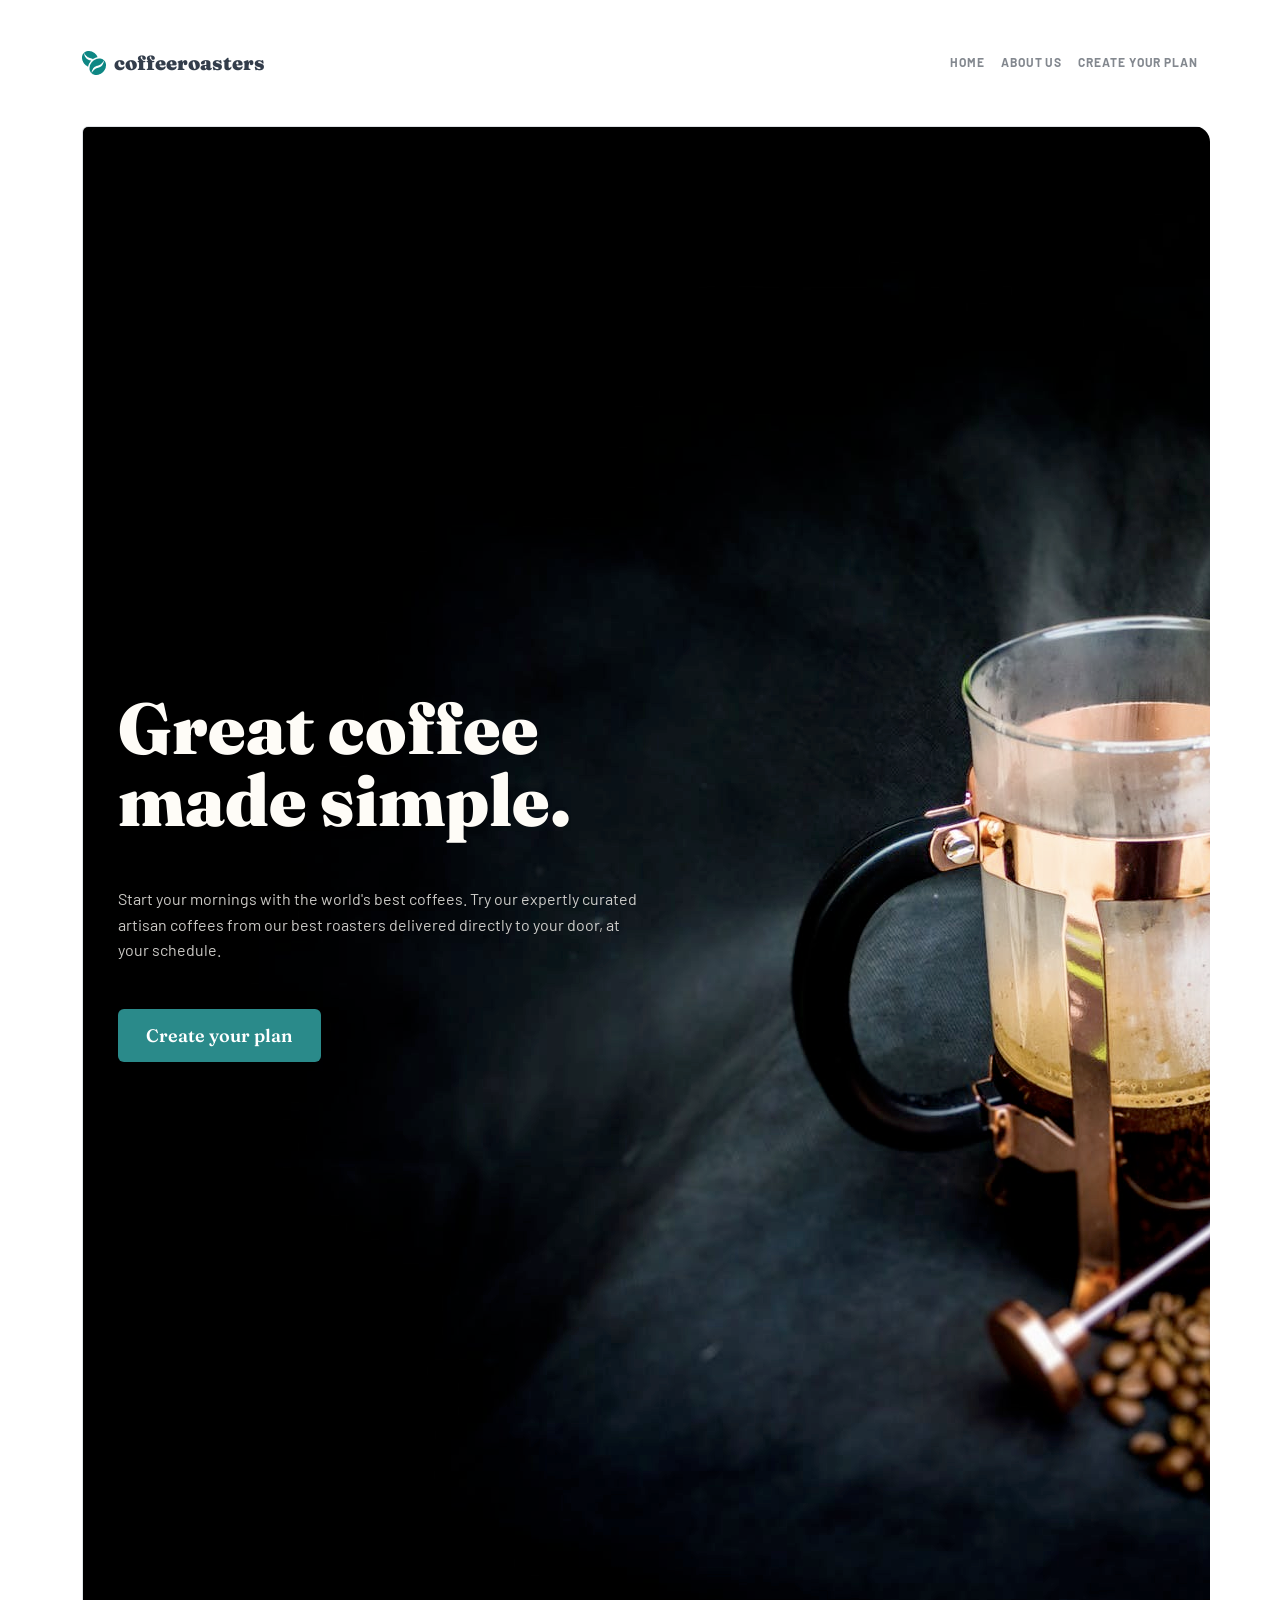
==== index.html @ fa8397ee "first version" ====
<!doctype html>
<html lang="en">
  <head>
    <meta charset="UTF-8" />
    <meta name="viewport" content="width=device-width, initial-scale=1.0" />
    <title>Document</title>
    <link rel="stylesheet" href="./style.css" />
    <script
      src="https://cdn.jsdelivr.net/npm/bootstrap@5.3.8/dist/js/bootstrap.bundle.min.js"
      integrity="sha384-FKyoEForCGlyvwx9Hj09JcYn3nv7wiPVlz7YYwJrWVcXK/BmnVDxM+D2scQbITxI"
      crossorigin="anonymous"
    ></script>
    <link
      href="https://cdn.jsdelivr.net/npm/bootstrap@5.3.8/dist/css/bootstrap.min.css"
      rel="stylesheet"
      integrity="sha384-sRIl4kxILFvY47J16cr9ZwB07vP4J8+LH7qKQnuqkuIAvNWLzeN8tE5YBujZqJLB"
      crossorigin="anonymous"
    />
  </head>
  <body>
    <header class="py-5 px-2" id="navbar">
      <div class="container d-flex align-items-center justify-content-between">
        <div class="d-flex align-items-center gap-2">
          <img
            src="./photos/Combined Shape.png"
            alt="logo icon"
            style="max-width: 24px"
          />
          <h1 class="m-0 fs-5">coffeeroasters</h1>
        </div>
        <nav class="d-none d-md-flex d-lg-flex align-items-center gap-3">
          <a
            class="link-offset-2 link-underline link-underline-opacity-0"
            href="./index.html"
          >
            HOME
          </a>

          <a
            class="link-offset-2 link-underline link-underline-opacity-0"
            href="./about.html"
          >
            ABOUT US
          </a>

          <a
            class="link-offset-2 link-underline link-underline-opacity-0"
            href="./plan.html"
          >
            Create your plan
          </a>
        </nav>
        <button
          class="border-0 bg-transparent d-md-none d-lg-none p-0"
          type="button"
          data-bs-toggle="offcanvas"
          data-bs-target="#coffeeMenu"
          aria-controls="coffeeMenu"
        >
          <img
            src="./photos/Combined Shape 2.png"
            alt="menu"
            style="max-width: 16px"
          />
        </button>

        <div
          class="offcanvas offcanvas-end"
          tabindex="-1"
          id="coffeeMenu"
          aria-labelledby="coffeeMenuLabel"
        >
          <div class="offcanvas-header pt-5 pb-3">
            <div class="d-flex align-items-center gap-2">
              <img
                src="./photos/Combined Shape.png"
                alt="logo icon"
                style="max-width: 24px"
              />
              <h1 class="m-0 fs-5">coffeeroasters</h1>
            </div>
            <button
              type="button"
              class="btn-close"
              data-bs-dismiss="offcanvas"
              aria-label="Close"
            ></button>
          </div>
          <div class="offcanvas-body">
            <nav class="navbar-nav">
              <a class="nav-link" href="./index.html"> HOME </a>

              <a class="nav-link" href="./about.html"> ABOUT US </a>

              <a class="nav-link" href="./plan.html"> CREATE YOUR PLAN </a>
            </nav>
          </div>
        </div>
      </div>
    </header>

 <section class="col-12" id="section1">
  <div class="container position-relative ">
   <img src="./photos/test.png" class="object-fit-cover border rounded img-cropped" alt="background" />
<div
  class="position-absolute top-50 start-0 translate-middle-y px-3 px-lg-5 text-center text-md-start d-flex flex-column align-items-center align-items-md-start"
  id="content1"
>
  <h1 class="text col-10 col-lg-6 mx-auto mx-md-0">Great coffee made simple.</h1>
  <p class="col-10 col-lg-6 mx-auto mx-md-0">
    Start your mornings with the world's best coffees. Try our expertly
    curated artisan coffees from our best roasters delivered directly to
    your door, at your schedule.
  </p>
  <a href="plan.html" class="btn text-white" id="cta-btn">Create your plan</a>
</div>
 </section>

    <!-- <section class="col-12 bg-warning py-5" id="section3">
      <div
        class="container d-flex flex-column align-items-center justify-content-center"
        style="height: 70vh">
      
        <h1 class="text-white mb-4" mb-4>Why choose us?</h1>
        <p class="text-white mb-5">
          A large part of our role is choosing which particular coffees will be
          featured in our range. This means working closely with the best coffee
          growers to give you a more impactful experience on every level.
        </p>
        <div class="col-12 row" style="height: 40vh">
          <div class="col-4">
            <div class="box" style="height: 300px">1</div>
          </div>
          <div class="col-4">
            <div class="box" style="height: 300px">1</div>
          </div>
          <div class="col-4">
            <div class="box" style="height: 300px">1</div>
          </div>
        </div>
      </div>
    </section> -->
  </body>
</html>
---- style.css ----
@import url('https://fonts.googleapis.com/css2?family=Fraunces:ital,opsz,wght@0,9..144,100..900;1,9..144,100..900&display=swap');
@import url('https://fonts.googleapis.com/css2?family=Barlow:ital,wght@0,100;0,200;0,300;0,400;0,500;0,600;0,700;0,800;0,900;1,100;1,200;1,300;1,400;1,500;1,600;1,700;1,800;1,900&display=swap');
* {
  margin: 0;
  padding: 0;
  box-sizing: border-box;
}

#navbar {
  h1{  
    color: #333D4B;
    font-family: Fraunces;
    font-weight: 900;
    font-size: 25px;
    line-height: 150%;
    letter-spacing: 0px;
    text-align: center;


  }
  a {
    font-family: Barlow;
    font-weight: 700;
    font-style: Bold;
    font-size: 12px;
    line-height: 130%;
    letter-spacing: 0.92px;
    text-transform: uppercase;
    color: #83888f;
  }
}

#section1 {
  .container {
    width: 100%;
    height: auto;
    border-radius: 16px;
    overflow: hidden;

    #content1 {

      .text {
        color: #fefcf7;
        
        opacity: 1;
        font-family: Fraunces;
        font-weight: 900;
        font-size: 72px;
        line-height: 100%;
        margin-bottom: 20px;
      }

      p {
        
        opacity: 0.8;
        font-family: Barlow;
        font-weight: 400;
        font-size: 16px;
        line-height: 160%;
        color: #fefcf7;
        padding-bottom: 30px;
        padding-top: 30px;
      }

      #cta-btn {
        font-family: Fraunces;
        font-weight: 900;
        font-style: Black;
        font-size: 18px;
        line-height: 140%;
        letter-spacing: 0px;
        text-align: center;

        background-color: #2a8a8a;
        border: none;
        padding: 14px 28px;
        border-radius: 6px;
        font-weight: 600;
      }
    }
  }
}
    
#section3 {
  .container {
    background-color: #333d4b;
    padding: 0 85px;
    padding-top: 96px;
  }
  p {
    max-width: 540px;
  }
  .box {
    background-color: #0e8784;
  }
}
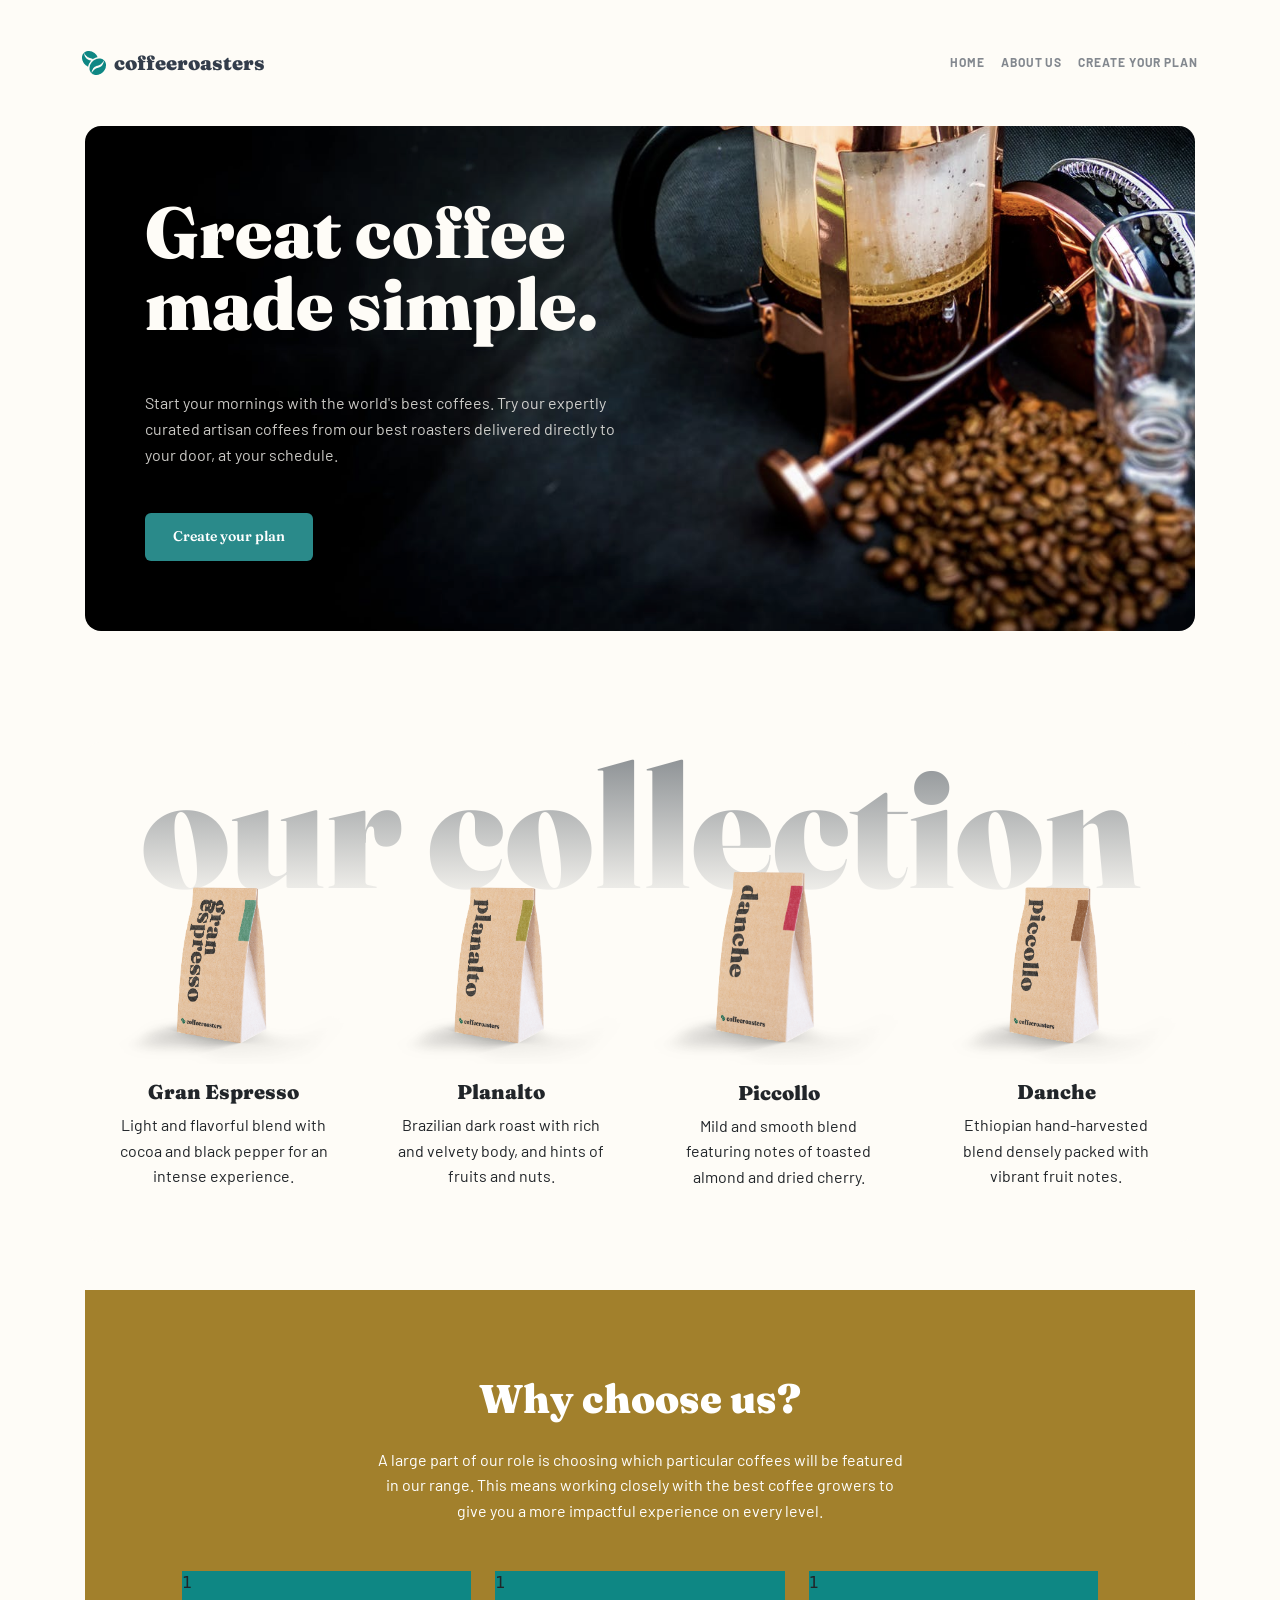
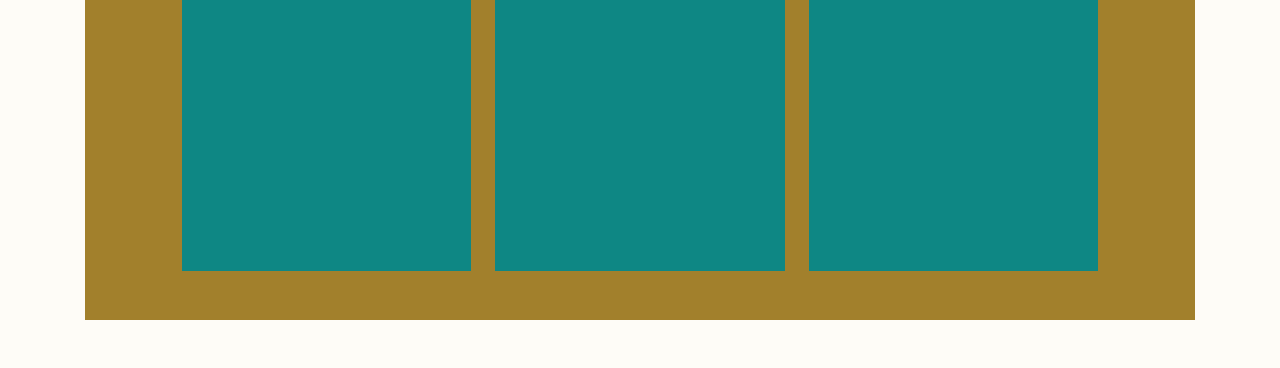
==== commit f14316cb: "updated-version" ====
--- a/index.html
+++ b/index.html
@@ -99,24 +99,113 @@
       </div>
     </header>
 
- <section class="col-12" id="section1">
-  <div class="container position-relative ">
-   <img src="./photos/test.png" class="object-fit-cover border rounded img-cropped" alt="background" />
-<div
-  class="position-absolute top-50 start-0 translate-middle-y px-3 px-lg-5 text-center text-md-start d-flex flex-column align-items-center align-items-md-start"
-  id="content1"
->
-  <h1 class="text col-10 col-lg-6 mx-auto mx-md-0">Great coffee made simple.</h1>
-  <p class="col-10 col-lg-6 mx-auto mx-md-0">
-    Start your mornings with the world's best coffees. Try our expertly
-    curated artisan coffees from our best roasters delivered directly to
-    your door, at your schedule.
-  </p>
-  <a href="plan.html" class="btn text-white" id="cta-btn">Create your plan</a>
-</div>
- </section>
-
-    <!-- <section class="col-12 bg-warning py-5" id="section3">
+
+<section class="col-12" id="section1">
+  <div class="container position-relative" id="background-container">
+    <img src="./photos/tset2.png"class="background" alt="Coffee brewing in a French press" />
+    <div
+      class=" px-3 px-lg-5 text-center text-md-start d-flex flex-column align-items-center align-items-md-start"
+      id="content1"
+    >
+      <h1 class="text col-10 col-lg-6 mx-auto mx-md-0">Great coffee made simple.</h1>
+      <p class="col-10 col-lg-6 mx-auto mx-md-0">
+        Start your mornings with the world's best coffees. Try our expertly
+        curated artisan coffees from our best roasters delivered directly to
+        your door, at your schedule.
+      </p>
+      <a href="plan.html" class="btn text-white" id="cta-btn">Create your plan</a>
+    </div>
+  </div>
+</section>
+
+
+  <section class="col-12" id="section2">
+  <div class="container position-relative" id="background-container">
+
+    <h1 class="position-absolute text-white text-center" id="background-text">
+      our collection
+    </h1>
+
+<div class="row row-cols-1 row-cols-lg-4 g-4">
+
+      <div class="col">
+        <div class="card h-100">
+          <img
+            src="./photos/Gran Espresso.png"
+            class="card-img-top"
+            alt="Gran Espresso"
+          />
+
+          <div class="card-body">
+            <h5 class="card-title text-center">Gran Espresso</h5>
+            <p class="card-text">
+              Light and flavorful blend with cocoa and black pepper for an
+              intense experience.
+            </p>
+          </div>
+        </div>
+      </div>
+
+      <div class="col">
+        <div class="card h-100">
+          <img
+            src="./photos/Planalto.png"
+            class="card-img-top"
+            alt="Planalto"
+          />
+
+          <div class="card-body">
+            <h5 class="card-title text-center">Planalto</h5>
+            <p class="card-text">
+              Brazilian dark roast with rich and velvety body, and hints of
+              fruits and nuts.
+            </p>
+          </div>
+        </div>
+      </div>
+
+      <div class="col">
+        <div class="card h-100">
+          <img
+            src="./photos/Piccollo.png"
+            class="card-img-top"
+            alt="Piccollo"
+          />
+
+          <div class="card-body">
+            <h5 class="card-title text-center">Piccollo</h5>
+            <p class="card-text">
+              Mild and smooth blend featuring notes of toasted almond and dried
+              cherry.
+            </p>
+          </div>
+        </div>
+      </div>
+
+      <div class="col">
+        <div class="card h-100">
+          <img
+            src="./photos/Danche.png"
+            class="card-img-top"
+            alt="Danche"
+          />
+
+          <div class="card-body">
+            <h5 class="card-title text-center">Danche</h5>
+            <p class="card-text">
+              Ethiopian hand-harvested blend densely packed with vibrant fruit
+              notes.
+            </p>
+          </div>
+        </div>
+      </div>
+
+    </div>
+  </div>
+</section>
+
+
+    <section class="col-12  py-5" id="section3">
       <div
         class="container d-flex flex-column align-items-center justify-content-center"
         style="height: 70vh">
@@ -139,6 +228,6 @@
           </div>
         </div>
       </div>
-    </section> -->
+    </section>
   </body>
 </html>
--- a/style.css
+++ b/style.css
@@ -1,23 +1,28 @@
-@import url('https://fonts.googleapis.com/css2?family=Fraunces:ital,opsz,wght@0,9..144,100..900;1,9..144,100..900&display=swap');
-@import url('https://fonts.googleapis.com/css2?family=Barlow:ital,wght@0,100;0,200;0,300;0,400;0,500;0,600;0,700;0,800;0,900;1,100;1,200;1,300;1,400;1,500;1,600;1,700;1,800;1,900&display=swap');
+@import url("https://fonts.googleapis.com/css2?family=Fraunces:ital,opsz,wght@0,9..144,100..900;1,9..144,100..900&display=swap");
+@import url("https://fonts.googleapis.com/css2?family=Barlow:ital,wght@0,100;0,200;0,300;0,400;0,500;0,600;0,700;0,800;0,900;1,100;1,200;1,300;1,400;1,500;1,600;1,700;1,800;1,900&display=swap");
+
 * {
   margin: 0;
   padding: 0;
   box-sizing: border-box;
 }
 
+html,
+body {
+  background-color: #fefcf7 !important;
+}
+
 #navbar {
-  h1{  
-    color: #333D4B;
+  h1 {
+    color: #333d4b;
     font-family: Fraunces;
     font-weight: 900;
     font-size: 25px;
     line-height: 150%;
     letter-spacing: 0px;
     text-align: center;
-
-
-  }
+  }
+
   a {
     font-family: Barlow;
     font-weight: 700;
@@ -32,30 +37,65 @@
 
 #section1 {
   .container {
+    max-width: 1110px;
     width: 100%;
     height: auto;
     border-radius: 16px;
     overflow: hidden;
 
+    &#background-container {
+      width: 100%;
+      min-height: 505px;
+      border-radius: 16px;
+      position: relative;
+      box-sizing: border-box;
+      display: flex;
+      align-items: center;
+    }
+
+    .background {
+      position: absolute;
+      inset: 0;
+      width: 100%;
+      height: 100%;
+      object-fit: cover;
+      object-position: right center;
+      z-index: 0;
+    }
+
+    @media (max-width: 767.98px) {
+      &#background-container::after {
+        content: "";
+        position: absolute;
+        inset: 0;
+        background: #00000099;
+        z-index: 1;
+        pointer-events: none;
+        border-radius: 16px;
+      }
+    }
+
     #content1 {
+      padding: 0 20px;
+      width: 100%;
+      position: relative;
+      z-index: 2;
 
       .text {
         color: #fefcf7;
-        
         opacity: 1;
         font-family: Fraunces;
         font-weight: 900;
-        font-size: 72px;
+        font-size: 32px;
         line-height: 100%;
         margin-bottom: 20px;
       }
 
       p {
-        
         opacity: 0.8;
         font-family: Barlow;
         font-weight: 400;
-        font-size: 16px;
+        font-size: 14px;
         line-height: 160%;
         color: #fefcf7;
         padding-bottom: 30px;
@@ -65,31 +105,187 @@
       #cta-btn {
         font-family: Fraunces;
         font-weight: 900;
-        font-style: Black;
-        font-size: 18px;
+        font-size: 14px;
         line-height: 140%;
         letter-spacing: 0px;
         text-align: center;
-
         background-color: #2a8a8a;
         border: none;
         padding: 14px 28px;
         border-radius: 6px;
         font-weight: 600;
       }
-    }
-  }
-}
-    
+
+      @media (min-width: 768px) and (max-width: 991.98px) {
+        width: 420px;
+
+        .text {
+          font-size: 48px;
+        }
+
+        p {
+          font-size: 16px;
+          padding-top: 24px;
+          padding-bottom: 24px;
+        }
+      }
+
+      @media (min-width: 992px) {
+        .text {
+          font-size: 72px;
+        }
+
+        p {
+          font-size: 16px;
+          padding-top: 30px;
+          padding-bottom: 30px;
+        }
+      }
+    }
+  }
+}
+
+#section2 {
+  padding-top: 111px;
+  .container {
+    max-width: 1110px;
+    width: 100%;
+    min-height: 500px;
+    border-radius: 16px;
+    position: relative;
+    background-color: #fefcf7;
+    overflow: hidden;
+    box-sizing: border-box;
+  }
+
+  #background-text {
+    top: 0;
+    left: 50%;
+    transform: translateX(-50%);
+    width: 100%;
+    margin: 0;
+
+    font-family: Fraunces;
+    font-weight: 900;
+    font-size: 32px;
+    line-height: 100%;
+    white-space: nowrap;
+
+    z-index: 0;
+
+    background: linear-gradient(to bottom, #83888c, #fefcf7);
+
+    -webkit-background-clip: text;
+    background-clip: text;
+    -webkit-text-fill-color: transparent;
+  }
+
+  .row {
+    position: relative;
+    z-index: 1;
+    padding-top: 80px;
+  }
+
+  .card {
+    border: none;
+    background: transparent;
+  }
+
+  .card-img-top {
+    border: none;
+    object-fit: contain;
+  }
+
+  .card-body {
+    background: #fefcf7;
+  }
+
+  .card-title {
+    font-family: Fraunces;
+    font-weight: 900;
+  }
+
+  .card-text {
+    font-family: Barlow;
+    font-weight: 400;
+    font-style: Regular;
+    font-size: 16px;
+    line-height: 160%;
+    letter-spacing: 0px;
+    text-align: center;
+  }
+
+  @media (min-width: 768px) and (max-width: 991.98px) {
+    #background-text {
+      font-size: 105px;
+    }
+
+    .row {
+      padding-top: 60px;
+    }
+
+    .card {
+      display: flex;
+      flex-direction: row;
+      align-items: center;
+    }
+
+    .card-img-top {
+      width: 40%;
+      height: auto;
+      object-fit: contain;
+    }
+
+    .card-body {
+      width: 60%;
+      padding: 15px;
+    }
+  }
+
+  @media (min-width: 992px) {
+    #background-text {
+      width: 1110px;
+      font-size: 170px;
+      font-weight: 900;
+      font-family: Fraunces;
+    }
+
+    .row {
+      padding-top: 130px;
+    }
+  }
+}
+
 #section3 {
+  padding-top: 111px;
+
+
   .container {
-    background-color: #333d4b;
+      max-width: 1110px;
+    background-color: #a2802c;
     padding: 0 85px;
     padding-top: 96px;
   }
+  h1 {
+    font-family: Fraunces;
+    font-weight: 900;
+    font-style: #fefcf7;
+    font-size: 40px;
+    line-height: 120%;
+    letter-spacing: 0px;
+    text-align: center;
+  }
   p {
     max-width: 540px;
-  }
+    font-family: Barlow;
+    font-weight: 400;
+    font-style: Regular;
+    font-size: 16px;
+    line-height: 160%;
+    letter-spacing: 0px;
+    text-align: center;
+  }
+
   .box {
     background-color: #0e8784;
   }
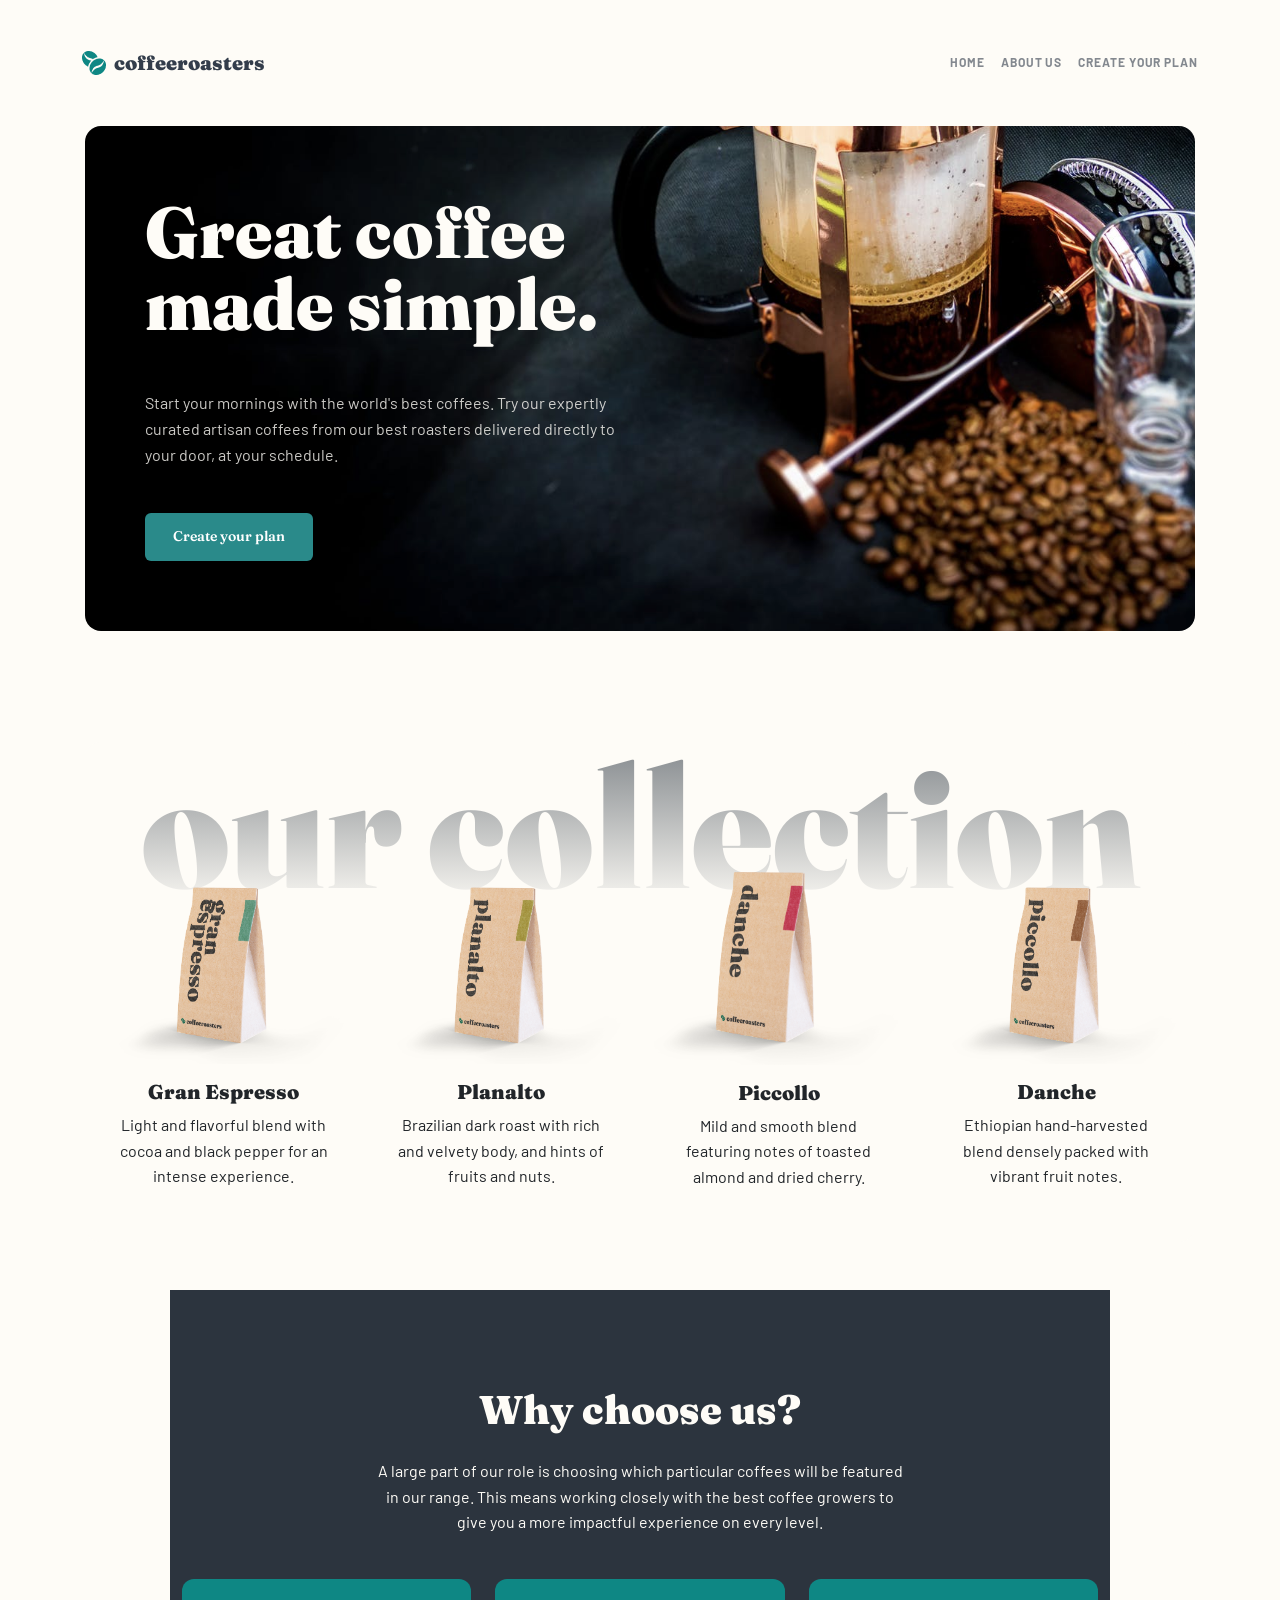
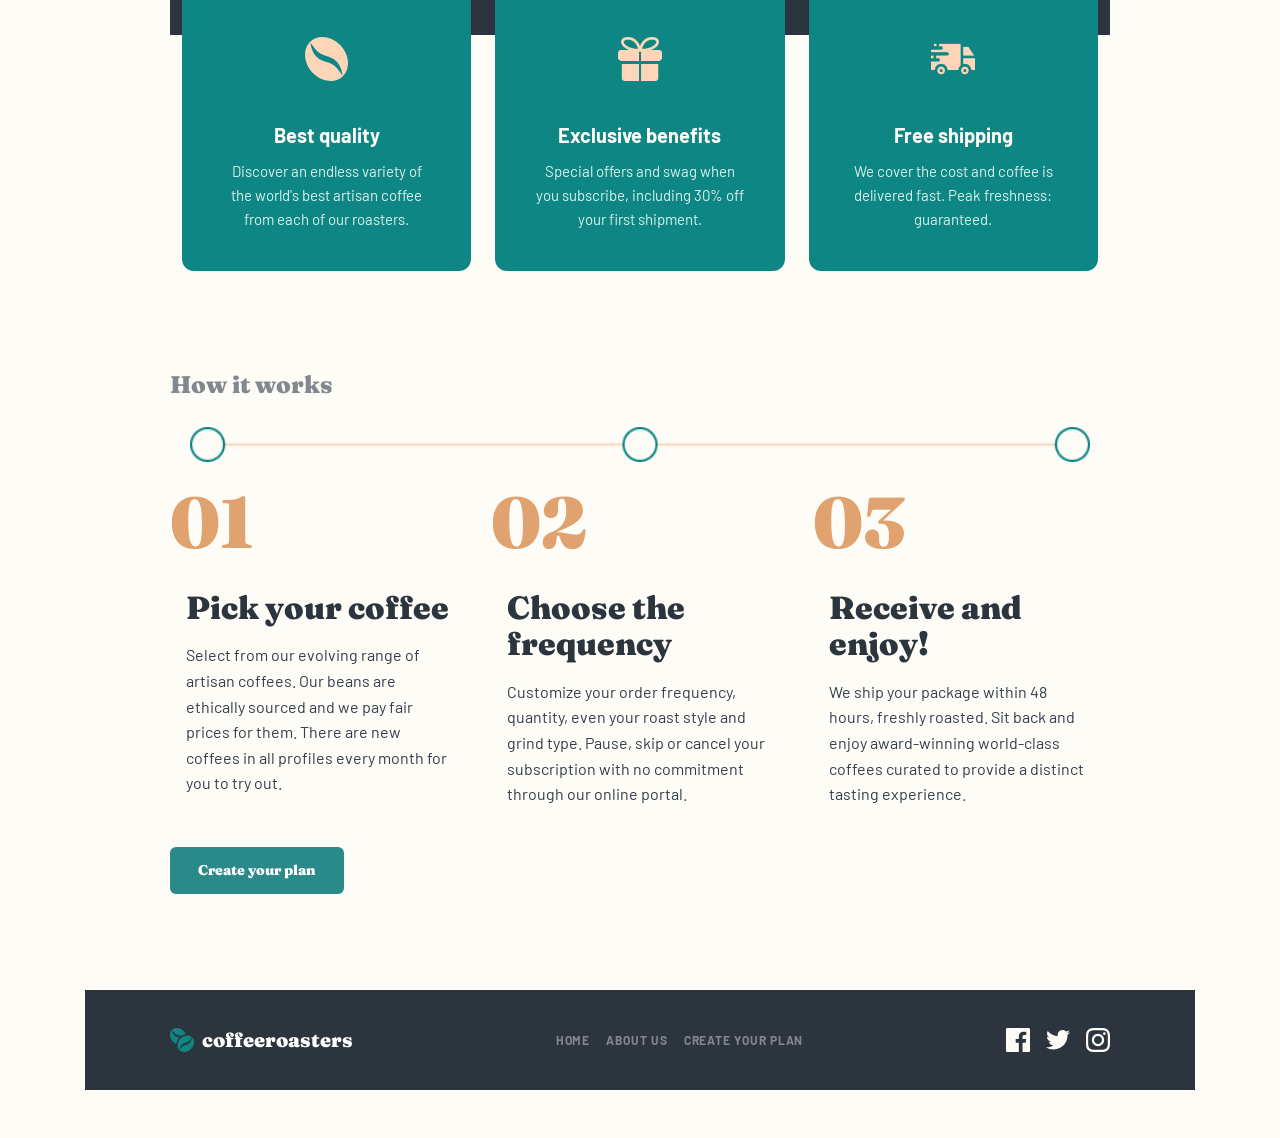
==== commit d68ee656: "updated-version" ====
--- a/index.html
+++ b/index.html
@@ -99,135 +99,293 @@
       </div>
     </header>
 
-
-<section class="col-12" id="section1">
-  <div class="container position-relative" id="background-container">
-    <img src="./photos/tset2.png"class="background" alt="Coffee brewing in a French press" />
-    <div
-      class=" px-3 px-lg-5 text-center text-md-start d-flex flex-column align-items-center align-items-md-start"
-      id="content1"
-    >
-      <h1 class="text col-10 col-lg-6 mx-auto mx-md-0">Great coffee made simple.</h1>
-      <p class="col-10 col-lg-6 mx-auto mx-md-0">
-        Start your mornings with the world's best coffees. Try our expertly
-        curated artisan coffees from our best roasters delivered directly to
-        your door, at your schedule.
-      </p>
-      <a href="plan.html" class="btn text-white" id="cta-btn">Create your plan</a>
+    <section class="col-12" id="section1">
+      <div class="container position-relative" id="background-container">
+        <img
+          src="./photos/tset2.png"
+          class="background"
+          alt="Coffee brewing in a French press"
+        />
+        <div
+          class="px-3 px-lg-5 text-center text-md-start d-flex flex-column align-items-center align-items-md-start"
+          id="content1"
+        >
+          <h1 class="text col-10 col-lg-6 mx-auto mx-md-0">
+            Great coffee made simple.
+          </h1>
+          <p class="col-10 col-lg-6 mx-auto mx-md-0">
+            Start your mornings with the world's best coffees. Try our expertly
+            curated artisan coffees from our best roasters delivered directly to
+            your door, at your schedule.
+          </p>
+          <a href="plan.html" class="btn text-white" id="cta-btn"
+            >Create your plan</a
+          >
+        </div>
+      </div>
+    </section>
+    <section class="col-12" id="section2">
+      <div class="container position-relative" id="background-container">
+        <h1
+          class="position-absolute text-white text-center"
+          id="background-text"
+        >
+          our collection
+        </h1>
+
+        <div class="row row-cols-1 row-cols-lg-4 g-4">
+          <div class="col">
+            <div class="card h-100">
+              <img
+                src="./photos/Gran Espresso.png"
+                class="card-img-top"
+                alt="Gran Espresso"
+              />
+
+              <div class="card-body">
+                <h5 class="card-title text-center">Gran Espresso</h5>
+                <p class="card-text">
+                  Light and flavorful blend with cocoa and black pepper for an
+                  intense experience.
+                </p>
+              </div>
+            </div>
+          </div>
+
+          <div class="col">
+            <div class="card h-100">
+              <img
+                src="./photos/Planalto.png"
+                class="card-img-top"
+                alt="Planalto"
+              />
+
+              <div class="card-body">
+                <h5 class="card-title text-center">Planalto</h5>
+                <p class="card-text">
+                  Brazilian dark roast with rich and velvety body, and hints of
+                  fruits and nuts.
+                </p>
+              </div>
+            </div>
+          </div>
+
+          <div class="col">
+            <div class="card h-100">
+              <img
+                src="./photos/Piccollo.png"
+                class="card-img-top"
+                alt="Piccollo"
+              />
+
+              <div class="card-body">
+                <h5 class="card-title text-center">Piccollo</h5>
+                <p class="card-text">
+                  Mild and smooth blend featuring notes of toasted almond and
+                  dried cherry.
+                </p>
+              </div>
+            </div>
+          </div>
+
+          <div class="col">
+            <div class="card h-100">
+              <img
+                src="./photos/Danche.png"
+                class="card-img-top"
+                alt="Danche"
+              />
+
+              <div class="card-body">
+                <h5 class="card-title text-center">Danche</h5>
+                <p class="card-text">
+                  Ethiopian hand-harvested blend densely packed with vibrant
+                  fruit notes.
+                </p>
+              </div>
+            </div>
+          </div>
+        </div>
+      </div>
+    </section>
+
+    <section class="py-5" id="section3">
+      <div class="container">
+        <div class="dark-box">
+          <h1 class="mb-4">Why choose us?</h1>
+          <p class="mb-0">
+            A large part of our role is choosing which particular coffees will
+            be featured in our range. This means working closely with the best
+            coffee growers to give you a more impactful experience on every
+            level.
+          </p>
+        </div>
+
+        <div class="row g-4 boxes-row w-100">
+          <div class="col-12 col-lg-4">
+            <div class="box">
+              <div class="icon-circle">
+                <img
+                  src="./photos/Shape.svg"
+                  alt="Best quality"
+                  class="icon-img"
+                />
+              </div>
+              <div class="box-text">
+                <h4>Best quality</h4>
+                <p>
+                  Discover an endless variety of the world's best artisan coffee
+                  from each of our roasters.
+                </p>
+              </div>
+            </div>
+          </div>
+
+          <div class="col-12 col-lg-4">
+            <div class="box">
+              <div class="icon-circle">
+                <img
+                  src="./photos/Gift Icon.png"
+                  alt="Exclusive benefits"
+                  class="icon-img"
+                />
+              </div>
+              <div class="box-text">
+                <h4>Exclusive benefits</h4>
+                <p>
+                  Special offers and swag when you subscribe, including 30% off
+                  your first shipment.
+                </p>
+              </div>
+            </div>
+          </div>
+
+          <div class="col-12 col-lg-4">
+            <div class="box">
+              <div class="icon-circle">
+                <img
+                  src="./photos/Truck Icon.png"
+                  alt="Free shipping"
+                  class="icon-img"
+                />
+              </div>
+              <div class="box-text">
+                <h4>Free shipping</h4>
+                <p>
+                  We cover the cost and coffee is delivered fast. Peak
+                  freshness: guaranteed.
+                </p>
+              </div>
+            </div>
+          </div>
+        </div>
+      </div>
+    </section>
+      <section class="py-5" id="section4">
+      <div class="container position-relative">
+        <h2 class="mb-4">How it works</h2>
+        <div class="steps-line mb-4 ">
+          <img src="./photos/How It Works Steps.png" />
+        </div>
+
+        <div class="row g-4">
+          <div class="col-12 col-md-4">
+            <div class="card">
+              <h1>01</h1>
+              <div class="card-body">
+                <h5 class="card-title">Pick your coffee</h5>
+                <p class="card-text">
+                  Select from our evolving range of artisan coffees. Our beans
+                  are ethically sourced and we pay fair prices for them. There
+                  are new coffees in all profiles every month for you to try
+                  out.
+                </p>
+              </div>
+            </div>
+          </div>
+
+          <div class="col-12 col-md-4">
+            <div class="card">
+              <h1>02</h1>
+              <div class="card-body">
+                <h5 class="card-title">Choose the frequency</h5>
+                <p class="card-text">
+                  Customize your order frequency, quantity, even your roast
+                  style and grind type. Pause, skip or cancel your subscription
+                  with no commitment through our online portal.
+                </p>
+              </div>
+            </div>
+          </div>
+
+          <div class="col-12 col-md-4">
+            <div class="card">
+              <h1>03</h1>
+              <div class="card-body">
+                <h5 class="card-title">Receive and enjoy!</h5>
+                <p class="card-text">
+                  We ship your package within 48 hours, freshly roasted. Sit
+                  back and enjoy award-winning world-class coffees curated to
+                  provide a distinct tasting experience.
+                </p>
+              </div>
+            </div>
+          </div>
+        </div>
+
+        <a href="plan.html" class="btn text-white mt-4" id="cta-btn"
+          >Create your plan</a
+        >
+      </div>
+    </section>
+<footer class="py-5 px-2" id="footer">
+    <div class="container d-flex flex-column flex-md-row align-items-center justify-content-between gap-4">
+      <div class="d-flex align-items-center gap-2">
+        <img
+          src="./photos/Combined Shape.png"
+          alt="logo icon"
+          style="max-width: 24px"
+        />
+        <h1 class="m-0 fs-5">coffeeroasters</h1>
+      </div>
+
+      <nav class="d-flex align-items-center gap-3">
+        <a
+          class="link-offset-2 link-underline link-underline-opacity-0"
+          href="./index.html"
+        >
+          HOME
+        </a>
+
+        <a
+          class="link-offset-2 link-underline link-underline-opacity-0"
+          href="./about.html"
+        >
+          ABOUT US
+        </a>
+
+        <a
+          class="link-offset-2 link-underline link-underline-opacity-0"
+          href="./plan.html"
+        >
+          Create your plan
+        </a>
+      </nav>
+
+      <div class="d-flex align-items-center gap-3">
+        <a href="https://facebook.com" target="_blank" rel="noopener noreferrer">
+          <img src="./photos/facebook.svg" alt="Facebook" />
+        </a>
+        <a href="https://twitter.com" target="_blank" rel="noopener noreferrer">
+          <img src="./photos/twitter.svg" alt="Twitter" />
+        </a>
+        <a href="https://instagram.com" target="_blank" rel="noopener noreferrer">
+          <img src="./photos/instgram.svg" alt="Instagram" />
+        </a>
+      </div>
     </div>
-  </div>
-</section>
-
-
-  <section class="col-12" id="section2">
-  <div class="container position-relative" id="background-container">
-
-    <h1 class="position-absolute text-white text-center" id="background-text">
-      our collection
-    </h1>
-
-<div class="row row-cols-1 row-cols-lg-4 g-4">
-
-      <div class="col">
-        <div class="card h-100">
-          <img
-            src="./photos/Gran Espresso.png"
-            class="card-img-top"
-            alt="Gran Espresso"
-          />
-
-          <div class="card-body">
-            <h5 class="card-title text-center">Gran Espresso</h5>
-            <p class="card-text">
-              Light and flavorful blend with cocoa and black pepper for an
-              intense experience.
-            </p>
-          </div>
-        </div>
-      </div>
-
-      <div class="col">
-        <div class="card h-100">
-          <img
-            src="./photos/Planalto.png"
-            class="card-img-top"
-            alt="Planalto"
-          />
-
-          <div class="card-body">
-            <h5 class="card-title text-center">Planalto</h5>
-            <p class="card-text">
-              Brazilian dark roast with rich and velvety body, and hints of
-              fruits and nuts.
-            </p>
-          </div>
-        </div>
-      </div>
-
-      <div class="col">
-        <div class="card h-100">
-          <img
-            src="./photos/Piccollo.png"
-            class="card-img-top"
-            alt="Piccollo"
-          />
-
-          <div class="card-body">
-            <h5 class="card-title text-center">Piccollo</h5>
-            <p class="card-text">
-              Mild and smooth blend featuring notes of toasted almond and dried
-              cherry.
-            </p>
-          </div>
-        </div>
-      </div>
-
-      <div class="col">
-        <div class="card h-100">
-          <img
-            src="./photos/Danche.png"
-            class="card-img-top"
-            alt="Danche"
-          />
-
-          <div class="card-body">
-            <h5 class="card-title text-center">Danche</h5>
-            <p class="card-text">
-              Ethiopian hand-harvested blend densely packed with vibrant fruit
-              notes.
-            </p>
-          </div>
-        </div>
-      </div>
-
-    </div>
-  </div>
-</section>
-
-
-    <section class="col-12  py-5" id="section3">
-      <div
-        class="container d-flex flex-column align-items-center justify-content-center"
-        style="height: 70vh">
-      
-        <h1 class="text-white mb-4" mb-4>Why choose us?</h1>
-        <p class="text-white mb-5">
-          A large part of our role is choosing which particular coffees will be
-          featured in our range. This means working closely with the best coffee
-          growers to give you a more impactful experience on every level.
-        </p>
-        <div class="col-12 row" style="height: 40vh">
-          <div class="col-4">
-            <div class="box" style="height: 300px">1</div>
-          </div>
-          <div class="col-4">
-            <div class="box" style="height: 300px">1</div>
-          </div>
-          <div class="col-4">
-            <div class="box" style="height: 300px">1</div>
-          </div>
-        </div>
-      </div>
-    </section>
+  </footer>
+
+</footer>
   </body>
 </html>
--- a/style.css
+++ b/style.css
@@ -258,35 +258,286 @@
 
 #section3 {
   padding-top: 111px;
-
+  padding-bottom: 111px;
 
   .container {
-      max-width: 1110px;
-    background-color: #a2802c;
+    max-width: 1110px;
     padding: 0 85px;
-    padding-top: 96px;
-  }
+    box-sizing: border-box;
+  }
+
+  .dark-box {
+    background-color: #2c343e;
+    padding: 96px 0 100px 0;
+    text-align: center;
+  }
+
   h1 {
     font-family: Fraunces;
     font-weight: 900;
-    font-style: #fefcf7;
+    color: #fefcf7;
     font-size: 40px;
     line-height: 120%;
     letter-spacing: 0px;
     text-align: center;
   }
+
   p {
     max-width: 540px;
+    margin: 0 auto;
     font-family: Barlow;
     font-weight: 400;
-    font-style: Regular;
     font-size: 16px;
     line-height: 160%;
     letter-spacing: 0px;
     text-align: center;
+    color: #fefcf7;
+  }
+
+  .boxes-row {
+    margin-left: 0;
+    margin-right: 0;
+    margin-top: -80px;
+    position: relative;
+    z-index: 2;
   }
 
   .box {
     background-color: #0e8784;
-  }
-}
+    border-radius: 12px;
+    padding: 40px;
+    height: 100%;
+    box-sizing: border-box;
+
+    h4 {
+      font-family: Barlow;
+      font-weight: 700;
+      font-size: 20px;
+      color: #fefcf7;
+      text-align: center;
+      margin: 0 0 12px 0;
+    }
+
+    p {
+      color: #d9f2ee;
+      font-size: 15px;
+      max-width: none;
+      margin: 0;
+      text-align: center;
+    }
+  }
+
+  .icon-circle {
+    width: 80px;
+    height: 80px;
+    border-radius: 50%;
+    display: flex;
+    align-items: center;
+    justify-content: center;
+    margin: 0 auto 24px auto;
+
+    .icon-img {
+      width: 55%;
+      height: 55%;
+      object-fit: contain;
+    }
+  }
+
+  @media (max-width: 991.98px) {
+
+    .container {
+      padding: 0 24px;
+    }
+
+    .dark-box {
+      padding: 60px 0 60px 0;
+    }
+
+    .boxes-row {
+      margin-top: -30px;
+    }
+
+    .box {
+      display: flex;
+      align-items: flex-start;
+      gap: 16px;
+      padding: 20px;
+      text-align: left;
+
+      h4,
+      p {
+        font-size: 14px;
+        text-align: left;
+      }
+
+      h4 {
+        font-size: 17px;
+        margin-bottom: 6px;
+      }
+    }
+
+    .icon-circle {
+      margin: 0;
+      width: 56px;
+      height: 56px;
+      flex-shrink: 0;
+    }
+
+    .box-text {
+      flex: 1;
+      min-width: 0;
+    }
+  }
+}
+#section4 {
+.container {
+    max-width: 1110px;
+    padding: 0 85px;
+    box-sizing: border-box;
+  }
+  h2{
+ font-family: Fraunces;
+font-weight: 900;
+font-style: Black;
+font-size: 24px;
+line-height: 150%;
+letter-spacing: 0px;
+color: #83888F;
+  }
+  .steps-line {
+    max-width: 900px;
+    margin: 0 auto;
+
+    img {
+      width: 100%;
+      height: auto;
+      display: block;
+    }
+  }
+
+  .card {
+    border: none;
+    background: transparent;
+
+    h1 {
+      font-family: Fraunces;
+      font-weight: 900;
+      color: #e0a370;
+      font-size: 72px;
+      line-height: 100%;
+      letter-spacing: 0px;
+      margin-bottom: 16px;
+    }
+
+    h5 {
+      font-family: Fraunces;
+      font-weight: 900;
+      color: #2c343e;
+      font-size: 32px;
+      line-height: 114%;
+      letter-spacing: 0px;
+      margin-bottom: 16px;
+    }
+
+    p {
+      font-family: Barlow;
+      font-weight: 400;
+      color:#333D4B;
+      font-size: 16px;
+      line-height: 160%;
+      letter-spacing: 0px;
+      margin: 0;
+    }
+  }
+
+  #cta-btn {
+    font-family: Fraunces;
+    font-weight: 900;
+    font-size: 14px;
+    line-height: 140%;
+    letter-spacing: 0px;
+    text-align: center;
+    background-color: #2a8a8a;
+    border: none;
+    padding: 14px 28px;
+    border-radius: 6px;
+    display: inline-block;
+  }
+
+  @media (max-width: 767.98px) {
+
+.steps-line{
+  display:none;
+}
+h2{
+  font-size: 20px;
+}
+    .card {
+      align-items: center;
+   
+      h1 {
+        font-size: 48px;
+
+      }
+
+      h5 {
+        font-size: 22px;
+        text-align: center;
+      }
+
+      p {
+        font-size: 14px;
+        text-align: center;
+        align-items: center;
+
+
+      }
+    }
+  }
+}
+#footer{
+    h1 {
+    color: #FFFFFF;
+    font-family: Fraunces;
+    font-weight: 900;
+    font-size: 25px;
+    line-height: 150%;
+    letter-spacing: 0px;
+    text-align: center;
+  }
+
+  a {
+    font-family: Barlow;
+    font-weight: 700;
+    font-style: Bold;
+    font-size: 12px;
+    line-height: 130%;
+    letter-spacing: 0.92px;
+    text-transform: uppercase;
+    color: #83888f;
+  }
+    .container{
+     background-color: #2c343e !important;
+    max-width: 1110px;
+    width: 100%;
+    padding: 0 85px;
+    box-sizing: border-box;
+    height: 100px;
+  }
+   @media (max-width: 767px) {
+    .container {
+      height: auto;         
+      padding: 30px 20px;   
+      text-align: center;
+    }
+
+    h1 {
+      font-size: 20px;       
+    }
+
+    nav {
+      flex-wrap: wrap;      
+      justify-content: center;
+    }
+  }
+}
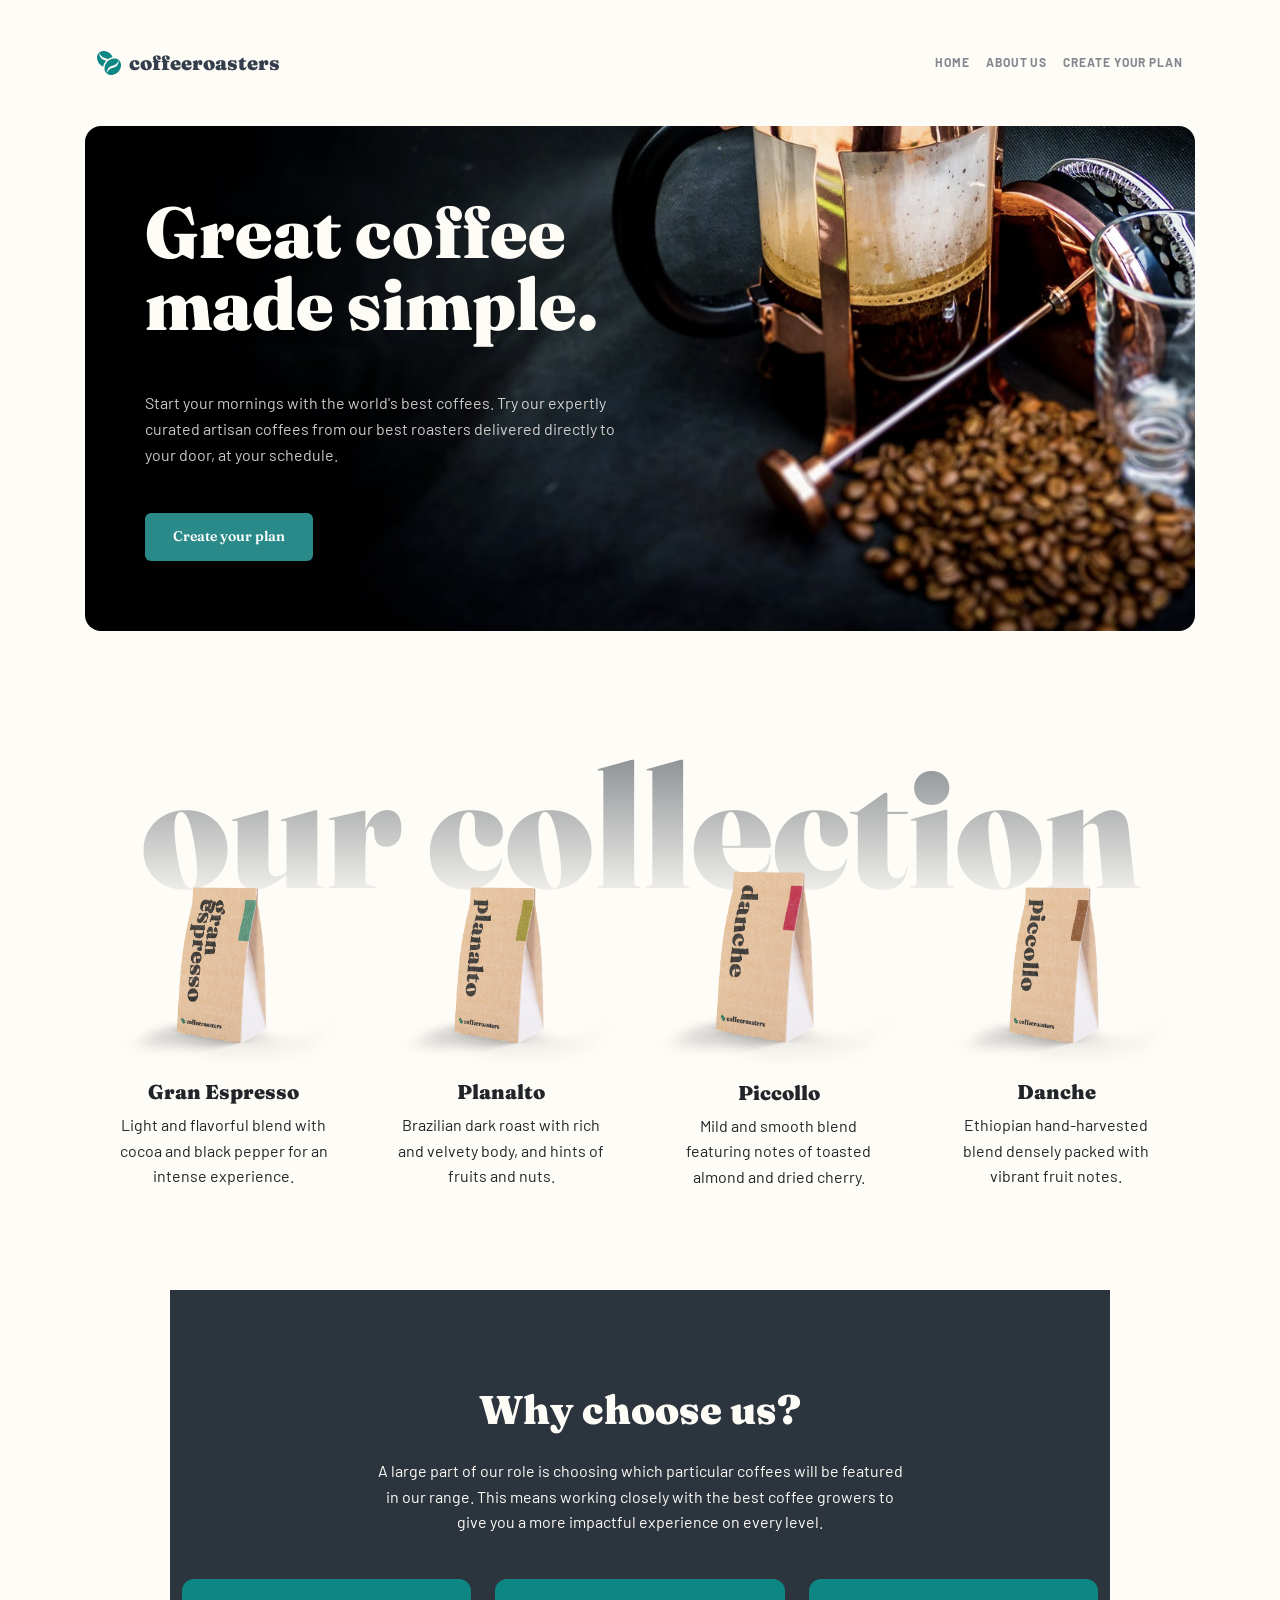
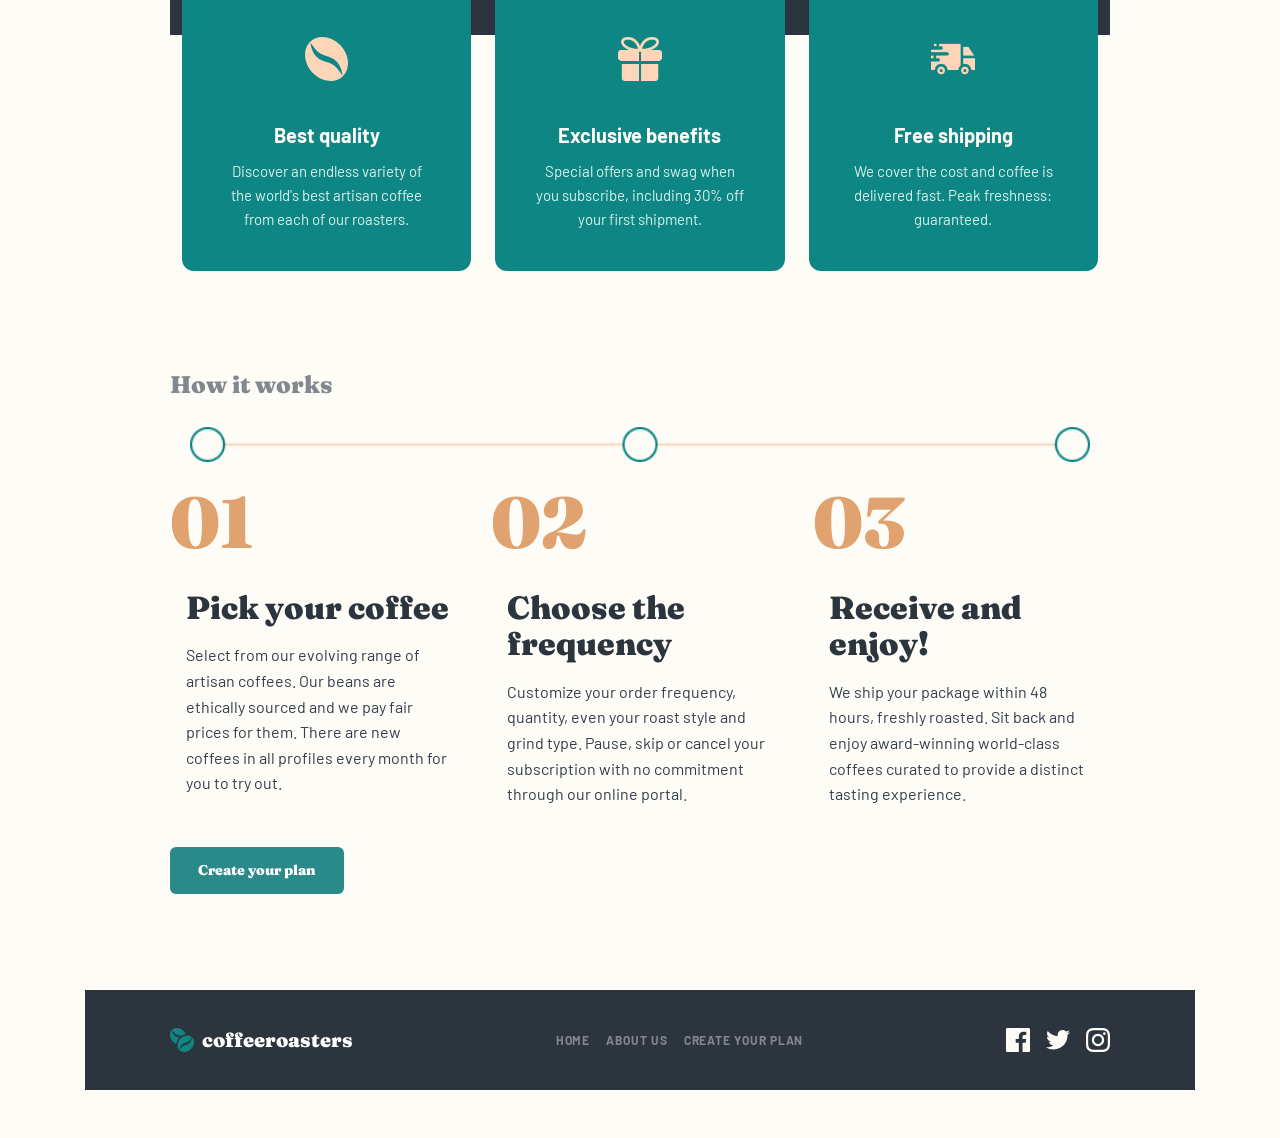
==== commit 5d95ee06: "new-version" ====
--- a/index.html
+++ b/index.html
@@ -385,7 +385,5 @@
       </div>
     </div>
   </footer>
-
-</footer>
   </body>
 </html>
--- a/style.css
+++ b/style.css
@@ -13,6 +13,9 @@
 }
 
 #navbar {
+  .container {
+    max-width: 1110px;
+  }
   h1 {
     color: #333d4b;
     font-family: Fraunces;
@@ -344,7 +347,6 @@
   }
 
   @media (max-width: 991.98px) {
-
     .container {
       padding: 0 24px;
     }
@@ -390,19 +392,19 @@
   }
 }
 #section4 {
-.container {
+  .container {
     max-width: 1110px;
     padding: 0 85px;
     box-sizing: border-box;
   }
-  h2{
- font-family: Fraunces;
-font-weight: 900;
-font-style: Black;
-font-size: 24px;
-line-height: 150%;
-letter-spacing: 0px;
-color: #83888F;
+  h2 {
+    font-family: Fraunces;
+    font-weight: 900;
+    font-style: Black;
+    font-size: 24px;
+    line-height: 150%;
+    letter-spacing: 0px;
+    color: #83888f;
   }
   .steps-line {
     max-width: 900px;
@@ -442,7 +444,7 @@
     p {
       font-family: Barlow;
       font-weight: 400;
-      color:#333D4B;
+      color: #333d4b;
       font-size: 16px;
       line-height: 160%;
       letter-spacing: 0px;
@@ -465,19 +467,17 @@
   }
 
   @media (max-width: 767.98px) {
-
-.steps-line{
-  display:none;
-}
-h2{
-  font-size: 20px;
-}
+    .steps-line {
+      display: none;
+    }
+    h2 {
+      font-size: 20px;
+    }
     .card {
       align-items: center;
-   
+
       h1 {
         font-size: 48px;
-
       }
 
       h5 {
@@ -489,15 +489,462 @@
         font-size: 14px;
         text-align: center;
         align-items: center;
-
-
-      }
-    }
-  }
-}
-#footer{
+      }
+    }
+  }
+}
+#section5 {
+  .container {
+    max-width: 1110px;
+    width: 100%;
+    height: auto;
+    border-radius: 16px;
+    overflow: hidden;
+
+    &#background-container {
+      width: 100%;
+      min-height: 505px;
+      border-radius: 16px;
+      position: relative;
+      box-sizing: border-box;
+      display: flex;
+      align-items: center;
+    }
+
+    .background {
+      position: absolute;
+      inset: 0;
+      width: 100%;
+      height: 100%;
+      object-fit: cover;
+      z-index: 0;
+    }
+
+    @media (max-width: 767.98px) {
+      &#background-container::after {
+        content: "";
+        position: absolute;
+        inset: 0;
+        z-index: 1;
+        pointer-events: none;
+        border-radius: 16px;
+      }
+      .background {
+        object-position: center center;
+      }
+    }
+
+    #content1 {
+      padding: 0 20px;
+      width: 100%;
+      position: relative;
+      z-index: 2;
+
+      .text {
+        color: #fefcf7;
+        opacity: 1;
+        font-family: Fraunces;
+        font-weight: 900;
+        font-size: 32px;
+        line-height: 100%;
+        margin-bottom: 20px;
+      }
+
+      p {
+        opacity: 0.8;
+        font-family: Barlow;
+        font-weight: 400;
+        font-size: 14px;
+        line-height: 160%;
+        color: #fefcf7;
+        padding-bottom: 30px;
+        padding-top: 30px;
+      }
+      @media (min-width: 768px) and (max-width: 991.98px) {
+        width: 420px;
+
+        .text {
+          font-size: 48px;
+        }
+
+        p {
+          font-size: 16px;
+          padding-top: 24px;
+          padding-bottom: 24px;
+        }
+      }
+
+      @media (min-width: 992px) {
+        .text {
+          font-size: 40px;
+        }
+
+        p {
+          font-size: 16px;
+          padding-top: 10px;
+          padding-bottom: 30px;
+        }
+      }
+    }
+  }
+}
+#section6 {
+  padding: 60px 0;
+  .container {
+    display: flex;
+    align-items: flex-start;
+    justify-content: center;
+    gap: 60px;
+    padding: 0;
+    width: 100%;
+    max-width: 1110px;
+    box-sizing: border-box;
+
+    .image-wrap {
+      flex: 0 0 445px;
+      height: 520px;
+      border-radius: 16px;
+      overflow: hidden;
+
+      img {
+        width: 100%;
+        height: 100%;
+        object-fit: cover;
+        display: block;
+        border-radius: 16px;
+      }
+    }
+
+    .text {
+      flex: 0 0 520px;
+      padding-top: 42px;
+
+      h1 {
+        font-family: Fraunces;
+        font-weight: 900;
+        font-size: 40px;
+        line-height: 120%;
+        margin-bottom: 20px;
+        color: #333d4b;
+      }
+
+      p {
+        font-family: Barlow;
+        font-weight: 400;
+        font-size: 16px;
+        line-height: 160%;
+        color: #333d4b;
+      }
+    }
+
+    @media (max-width: 1199px) {
+      padding-top: 100px;
+      align-items: center;
+      gap: 40px;
+      padding: 50px 30px;
+
+      .image-wrap {
+        flex: 0 1 38%;
+      }
+
+      .text {
+        flex: 1 1 55%;
+
+        h1 {
+          font-size: 34px;
+        }
+      }
+    }
+
+    @media (max-width: 991px) {
+      gap: 30px;
+      padding: 40px 24px;
+
+      .image-wrap {
+        flex: 0 1 40%;
+      }
+
+      .text {
+        display: flex;
+        flex-direction: column;
+        justify-content: center;
+        flex: 1 1 55%;
+
+        h1 {
+          font-size: 32px;
+        }
+
+        p {
+          font-size: 15px;
+        }
+      }
+    }
+
+    @media (max-width: 767px) {
+      flex-direction: column;
+      align-items: center;
+      padding: 40px 20px;
+      gap: 24px;
+
+      .image-wrap {
+        flex: 0 0 445px;
+        aspect-ratio: 445 / 520;
+        border-radius: 16px;
+        overflow: hidden;
+
+        img {
+          width: 100%;
+          height: 100%;
+          object-fit: cover;
+          display: block;
+          border-radius: 16px;
+        }
+      }
+      .text {
+        flex: none;
+        text-align: center;
+
+        h1 {
+          font-size: 24px;
+        }
+
+        p {
+          font-size: 14px;
+        }
+      }
+    }
+  }
+}
+.quality-section {
+  --img-width: clamp(220px, 38%, 445px);
+  --gap: 40px;
+
+  padding: 160px 0 80px;
+  overflow: visible;
+
+  .quality-wrap {
+    position: relative;
+    width: 100%;
+    overflow: visible;
+  }
+
+  .quality-card {
+    background-color: #333d4b;
+    border-radius: 16px;
+    padding: 60px calc(var(--img-width) + var(--gap) + 60px) 60px 60px;
+    color: #fff;
+    transition: padding 0.2s ease;
+
+    h2 {
+      font-family: Fraunces;
+      font-weight: 900;
+      font-size: 40px;
+      line-height: 120%;
+      color: #fefcf7;
+      padding-bottom: 20px;
+    }
+
+    p {
+      max-width: 540px;
+      padding-top: 20px;
+      opacity: 0.8;
+      font-family: Barlow;
+      font-weight: 400;
+      font-size: 16px;
+      line-height: 160%;
+    }
+  }
+
+  .quality-image {
+    position: absolute;
+    width: var(--img-width);
+    top: -140px;
+    right: 60px;
+    aspect-ratio: 445 / 474;
+    object-fit: cover;
+    border-radius: 16px;
+    overflow: hidden;
+    box-shadow: 0 10px 30px rgba(0, 0, 0, 0.25);
+    transition: width 0.2s ease;
+
+    img {
+      width: 100%;
+      height: 100%;
+      object-fit: cover;
+      display: block;
+    }
+  }
+
+  @media (max-width: 991px) {
+    padding: 60px 0 100px;
+
+    .quality-card {
+      padding: 130px 40px 40px;
+      text-align: center;
+
+      p {
+        font-size: 14px;
+        text-align: center;
+        max-width: 100%;
+      }
+    }
+
+    .quality-image {
+      --img-width: 260px;
+      top: -80px;
+      right: 0;
+      left: 0;
+      margin: 0 auto;
+      aspect-ratio: 260 / 200;
+    }
+  }
+
+  @media (max-width: 575px) {
+    padding: 50px 0 80px;
+
+    .quality-wrap {
+      padding-top: 60px;
+    }
+
+    .quality-card {
+      padding: 90px 20px 30px;
+
+      h2 {
+        font-size: 24px;
+      }
+      p {
+        font-size: 14px;
+      }
+    }
+
+    .quality-image {
+      --img-width: 200px;
+      top: -60px;
+      aspect-ratio: 200 / 150;
+    }
+  }
+}
+#headquarters {
+  .container {
+    max-width: 1110px;
+    padding: 0 85px;
+    box-sizing: border-box;
+  }
+
+  h1 {padding-bottom: 30px;
+    font-family: Fraunces;
+    font-weight: 900;
+    font-size: 24px;
+    line-height: 150%;
+    color: #83888f;
+  }
+
+  .boxes-row {
+    padding-top:30px;
+    margin-left: 0;
+    margin-right: 0;
+    margin-top: -80px;
+    position: relative;
+    z-index: 2;
+    align-items: stretch;
+
+    > [class*="col-"] {
+      display: flex;
+    }
+  }
+
+  .box {
+    display: flex;
+    flex-direction: column;
+    border-radius: 12px;
+    padding: 40px;
+    width: 100%;
+    height: 100%;
+    box-sizing: border-box;
+
+    h2 {
+      font-family: Fraunces;
+      font-weight: 900;
+      font-size: 24px;
+      line-height: 114%;
+      color: #333d4b;
+      margin: 0 0 12px 0;
+    }
+
+    p {
+      font-family: Barlow;
+      font-weight: 400;
+      font-size: 16px;
+      line-height: 160%;
+      color: #333d4b;
+      max-width: none;
+      margin: 0;
+    }
+  }
+
+  .icon-circle {
+    width: 80px;
+    height: 80px;
+    border-radius: 50%;
+    display: flex;
+    align-items: center;
+    justify-content: center;
+    margin: 0 auto 24px auto;
+    flex-shrink: 0;
+
+    .icon-img {
+      width: 55%;
+      height: 55%;
+      object-fit: contain;
+    }
+  }
+
+  @media (max-width: 767.98px) {
     h1 {
-    color: #FFFFFF;
+      font-size: 16px;
+      text-align: center;
+    }
+
+    .boxes-row {
+      margin-top: 40px;
+    }
+
+    .box {
+      flex-direction: column;
+      align-items: center;
+      text-align: center;
+      gap: 16px;
+      padding: 0;
+      background: transparent;
+      box-shadow: none;
+      border-radius: 0;
+    }
+
+    .icon-circle {
+      width: 64px;
+      height: 64px;
+      margin: 0 0 12px 0;
+    }
+
+    .box-text {
+      width: 100%;
+    }
+
+    h2 {
+      font-size: 18px;
+      text-align: center;
+      margin-bottom: 8px;
+    }
+
+    p {
+      font-size: 14px;
+      text-align: center;
+    }
+  }
+}
+#footer {
+  h1 {
+    color: #ffffff;
     font-family: Fraunces;
     font-weight: 900;
     font-size: 25px;
@@ -516,27 +963,27 @@
     text-transform: uppercase;
     color: #83888f;
   }
-    .container{
-     background-color: #2c343e !important;
+  .container {
+    background-color: #2c343e !important;
     max-width: 1110px;
     width: 100%;
     padding: 0 85px;
     box-sizing: border-box;
     height: 100px;
   }
-   @media (max-width: 767px) {
+  @media (max-width: 767px) {
     .container {
-      height: auto;         
-      padding: 30px 20px;   
+      height: auto;
+      padding: 30px 20px;
       text-align: center;
     }
 
     h1 {
-      font-size: 20px;       
+      font-size: 20px;
     }
 
     nav {
-      flex-wrap: wrap;      
+      flex-wrap: wrap;
       justify-content: center;
     }
   }
